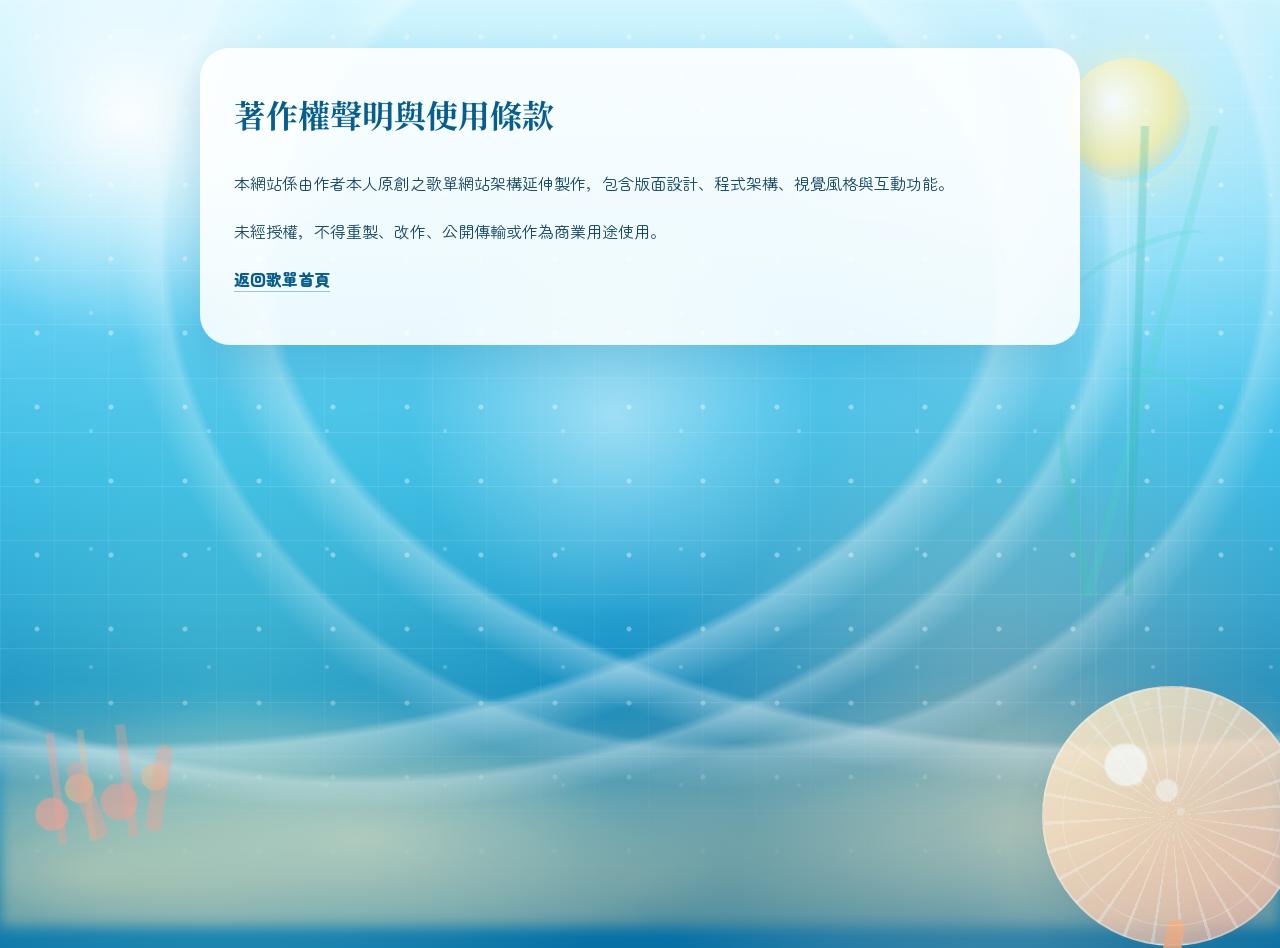
==== copyright.html @ 4151077f "Add files via upload" ====
<!DOCTYPE html>
<html lang="zh-Hant">
<head>
  <meta charset="utf-8" />
  <meta name="viewport" content="width=device-width, initial-scale=1.0" />
  <title>著作權聲明與使用條款｜魚魚の歌單</title>
  <link href="https://fonts.googleapis.com/css2?family=Noto+Serif+TC:wght@500;700&family=Zen+Maru+Gothic:wght@400;500;700;800&display=swap" rel="stylesheet" />
  <link href="style.css?v=20260623-ocean" rel="stylesheet" />
  <style>
    .policy{position:relative;z-index:2;max-width:880px;margin:48px auto;padding:34px;border-radius:30px;background:rgba(255,255,255,.88);box-shadow:var(--shadow);line-height:2;color:var(--ink)}
    .policy h1{font-family:'Noto Serif TC',serif;color:var(--main-900);margin-top:0}.policy a{color:var(--main-900);font-weight:800;text-decoration:none;border-bottom:1px solid rgba(7,93,140,.35)}
  </style>
</head>
<body>
  <div class="bg-art"></div><div class="bg-mountain"></div><div class="bg-clouds"></div><div class="bg-moon"></div><div class="bg-bamboo"></div><div class="bg-scroll"></div><div class="bg-fan"></div>
  <main class="policy">
    <h1>著作權聲明與使用條款</h1>
    <p>本網站係由作者本人原創之歌單網站架構延伸製作，包含版面設計、程式架構、視覺風格與互動功能。</p>
    <p>未經授權，不得重製、改作、公開傳輸或作為商業用途使用。</p>
    <p><a href="index.html">返回歌單首頁</a></p>
  </main>
</body>
</html>
---- style.css ----
:root{
  --main:#5cc9f5;
  --main-900:#075d8c;
  --main-800:#0877ad;
  --main-700:#1596cf;
  --main-600:#60c9f2;
  --main-300:#aee8fb;
  --main-200:#d3f4ff;
  --main-100:#edfaff;
  --aqua:#77e0dc;
  --sand:#fff2ce;
  --coral:#ff9e90;
  --cream:#f7fdff;
  --paper:#ffffff;
  --ink:#174762;
  --muted:#4f7d95;
  --white:rgba(255,255,255,.82);
  --shadow:0 18px 45px rgba(7,93,140,.18);
  --radius:26px;
}
*{box-sizing:border-box}
html{scroll-behavior:smooth}
body{
  margin:0;
  min-height:100vh;
  color:var(--ink);
  font-family:'Zen Maru Gothic','Noto Serif TC',system-ui,sans-serif;
  overflow-x:hidden;
  background:
    radial-gradient(circle at 10% 12%, rgba(255,255,255,.96), transparent 16%),
    radial-gradient(circle at 86% 12%, rgba(174,232,251,.86), transparent 24%),
    radial-gradient(circle at 18% 74%, rgba(119,224,220,.42), transparent 34%),
    radial-gradient(circle at 78% 76%, rgba(255,214,173,.40), transparent 32%),
    radial-gradient(circle at 48% 44%, rgba(255,255,255,.48), transparent 24%),
    linear-gradient(180deg,#bff2ff 0%,#78d9f8 24%,#37b9e5 50%,#118cc3 74%,#0870a5 100%);
}
.bg-art,.bg-blossom,.bg-clouds,.bg-mountain,.bg-moon,.bg-bamboo,.bg-scroll,.bg-fan,.bg-lantern,.bg-jade{
  position:fixed;
  pointer-events:none;
  z-index:0;
}
/* 滿版泡泡水紋 */
.bg-art{
  inset:0;
  background-image:
    radial-gradient(circle, rgba(255,255,255,.52) 0 2px, transparent 3px),
    radial-gradient(circle, rgba(255,255,255,.34) 0 1.5px, transparent 2.5px),
    linear-gradient(rgba(255,255,255,.16) 1px, transparent 1px),
    linear-gradient(90deg, rgba(255,255,255,.10) 1px, transparent 1px);
  background-size:74px 74px, 118px 118px, 54px 54px, 54px 54px;
  background-position:0 0, 32px 18px, 0 0, 0 0;
  opacity:.86;
  mask-image:linear-gradient(to bottom,rgba(0,0,0,.95),rgba(0,0,0,.82) 76%,transparent 100%);
}
/* 海床與浪影 */
.bg-mountain{
  left:0;right:0;bottom:-3vh;height:50vh;
  background:
    radial-gradient(ellipse at 7% 88%, rgba(255,233,181,.58), transparent 34%),
    radial-gradient(ellipse at 28% 80%, rgba(255,242,206,.54), transparent 30%),
    radial-gradient(ellipse at 50% 90%, rgba(255,220,156,.38), transparent 36%),
    radial-gradient(ellipse at 83% 78%, rgba(255,238,196,.50), transparent 32%),
    radial-gradient(ellipse at 98% 88%, rgba(255,229,174,.38), transparent 30%),
    linear-gradient(to top, rgba(4,93,136,.28), transparent 72%);
  filter:blur(7px);
  opacity:.95;
}
/* 上方浪花 */
.bg-clouds{
  inset:0;
  opacity:.8;
  background:
    radial-gradient(ellipse at 10% 30%, transparent 53%, rgba(255,255,255,.42) 54%, transparent 58%),
    radial-gradient(ellipse at 28% 28%, transparent 57%, rgba(255,255,255,.34) 58%, transparent 61%),
    radial-gradient(ellipse at 56% 26%, transparent 54%, rgba(255,255,255,.30) 55%, transparent 59%),
    radial-gradient(ellipse at 86% 30%, transparent 53%, rgba(255,255,255,.40) 54%, transparent 58%),
    linear-gradient(180deg, rgba(255,255,255,.38), transparent 34%);
}
/* 陽光 */
.bg-moon{
  right:7vw;top:58px;width:124px;height:124px;border-radius:50%;
  background:radial-gradient(circle at 38% 35%, rgba(255,255,255,.92), rgba(255,236,154,.78) 52%, rgba(255,214,95,.24) 70%, transparent 72%);
  box-shadow:0 0 46px rgba(255,241,159,.48),0 0 100px rgba(255,255,255,.24);
  opacity:.92;
}
.bg-moon::after{
  content:"";position:absolute;left:50%;top:120px;width:2px;height:70vh;transform:translateX(-50%);
  background:linear-gradient(to bottom, rgba(255,255,255,.42), transparent);
  box-shadow:-32px 30px 0 rgba(255,255,255,.12), 38px 48px 0 rgba(255,255,255,.10);
  opacity:.55;
}
/* 左側圓窗 */
.bg-blossom{
  left:24px;top:34px;width:230px;height:230px;opacity:.76;border-radius:50%;
  border:8px solid rgba(255,255,255,.34);
  background:
    radial-gradient(circle at 50% 50%, transparent 0 55px, rgba(255,255,255,.20) 56px 58px, transparent 59px),
    linear-gradient(90deg, transparent 49%, rgba(255,255,255,.25) 49% 51%, transparent 51%),
    linear-gradient(transparent 49%, rgba(255,255,255,.25) 49% 51%, transparent 51%),
    radial-gradient(circle at 32% 30%, rgba(255,255,255,.30), rgba(119,224,220,.10) 52%, rgba(7,93,140,.12));
  box-shadow:0 18px 40px rgba(7,93,140,.16), inset 0 0 35px rgba(255,255,255,.16);
  transform:rotate(-8deg);
}
.bg-blossom::before,.bg-blossom::after{
  content:"";position:absolute;border-radius:50%;border:1px solid rgba(255,255,255,.36);
}
.bg-blossom::before{inset:18px}.bg-blossom::after{inset:54px;border-width:2px}
/* 海草 */
.bg-bamboo{
  right:-10px;top:126px;width:230px;height:470px;opacity:.62;border-radius:20px;
  background:
    linear-gradient(80deg, transparent 22px, rgba(63,204,171,.38) 24px, rgba(63,204,171,.38) 31px, transparent 34px),
    linear-gradient(92deg, transparent 80px, rgba(39,181,160,.38) 82px, rgba(39,181,160,.38) 88px, transparent 90px),
    linear-gradient(105deg, transparent 144px, rgba(77,218,187,.32) 146px, rgba(77,218,187,.32) 152px, transparent 155px);
}
.bg-bamboo::before,.bg-bamboo::after{
  content:"";position:absolute;width:142px;height:34px;border-top:6px solid rgba(58,213,177,.26);border-radius:50%;
}
.bg-bamboo::before{left:10px;top:118px;transform:rotate(-24deg)}
.bg-bamboo::after{left:50px;top:254px;transform:rotate(22deg)}
/* 珍珠吊飾 */
.bg-jade{left:26px;top:43%;width:132px;height:230px;opacity:.72}
.bg-jade::before{content:"";position:absolute;left:50%;top:0;width:2px;height:42px;transform:translateX(-50%);background:rgba(255,255,255,.38)}
.bg-jade::after{
  content:"";position:absolute;left:50%;top:40px;width:96px;height:96px;transform:translateX(-50%);border-radius:50%;
  background:radial-gradient(circle at 35% 30%, rgba(255,255,255,.82), transparent 34%), linear-gradient(145deg, rgba(255,255,255,.86), rgba(171,241,239,.72));
  border:2px solid rgba(255,255,255,.36);
  box-shadow:0 12px 28px rgba(7,93,140,.12);
}
.bg-jade span,.bg-jade i,.bg-jade b{position:absolute;display:block}
.bg-jade span{left:50%;top:26px;width:18px;height:18px;transform:translateX(-50%) rotate(45deg);border-radius:5px;background:rgba(255,255,255,.74);border:1px solid rgba(255,255,255,.36)}
.bg-jade i{left:50%;top:142px;width:2px;height:48px;transform:translateX(-50%);background:rgba(255,255,255,.34);box-shadow:-13px 0 0 rgba(255,255,255,.18),13px 0 0 rgba(255,255,255,.18)}
.bg-jade b{left:50%;top:178px;width:60px;height:36px;transform:translateX(-50%);background:linear-gradient(180deg, rgba(255,158,144,.70), rgba(255,158,144,.26));clip-path:polygon(0 0,18% 0,28% 100%,42% 0,58% 0,72% 100%,82% 0,100% 0,78% 100%,60% 100%,50% 34%,40% 100%,22% 100%)}
/* 珊瑚 */
.bg-scroll{
  left:18px;bottom:62px;width:190px;height:112px;opacity:.78;transform:rotate(-7deg);
  background:
    radial-gradient(circle at 16% 72%, rgba(255,158,144,.70) 0 16px, transparent 17px),
    radial-gradient(circle at 32% 52%, rgba(255,185,134,.64) 0 14px, transparent 15px),
    radial-gradient(circle at 52% 68%, rgba(255,158,144,.62) 0 18px, transparent 19px),
    radial-gradient(circle at 72% 50%, rgba(255,185,134,.58) 0 13px, transparent 14px),
    linear-gradient(90deg, transparent 0 18%, rgba(255,158,144,.44) 18% 22%, transparent 22% 34%, rgba(255,185,134,.36) 34% 38%, transparent 38% 55%, rgba(255,158,144,.40) 55% 60%, transparent 60%);
  border-radius:26px;
}
.bg-scroll::before,.bg-scroll::after{content:"";position:absolute;bottom:0;border-radius:999px;background:rgba(255,158,144,.46)}
.bg-scroll::before{left:58px;width:18px;height:82px;transform:rotate(-14deg)}
.bg-scroll::after{right:42px;width:16px;height:88px;transform:rotate(16deg)}
/* 右下貝殼 / 海扇 */
.bg-fan{
  right:-22px;bottom:-46px;width:260px;height:260px;border-radius:50%;opacity:.88;
  background:
    radial-gradient(circle at 32% 30%, rgba(255,255,255,.76) 0 8%, transparent 9%),
    radial-gradient(circle at 48% 40%, rgba(255,255,255,.56) 0 5%, transparent 6%),
    repeating-conic-gradient(from -20deg, rgba(255,255,255,.34) 0deg, rgba(255,255,255,.34) 1.5deg, transparent 1.5deg, transparent 13deg),
    linear-gradient(145deg, rgba(255,242,206,.94), rgba(255,180,158,.76));
  border:2px solid rgba(255,255,255,.36);
  box-shadow:0 18px 38px rgba(7,93,140,.18);
}
.bg-fan::before{content:"";position:absolute;left:45%;bottom:-82px;width:18px;height:108px;border-radius:16px;transform:rotate(10deg);background:linear-gradient(180deg, rgba(255,185,134,.92), rgba(255,129,109,.84))}
.bg-fan::after{content:"";position:absolute;inset:18px;border-radius:50%;border:1.5px solid rgba(255,255,255,.30);background:radial-gradient(circle at 34% 34%, rgba(255,255,255,.38) 0 2.2%, transparent 2.8%),radial-gradient(circle at 54% 48%, rgba(255,255,255,.30) 0 2.2%, transparent 2.8%)}
/* 小浮標 */
.bg-lantern{
  right:44px;top:116px;width:70px;height:86px;border-radius:36px 36px 42px 42px;
  background:linear-gradient(180deg, rgba(255,255,255,.95), rgba(255,255,255,.90)), repeating-linear-gradient(90deg, transparent 0 12px, rgba(92,201,245,.34) 12px 20px, transparent 20px 32px);
  border:2px solid rgba(255,255,255,.55);
  box-shadow:0 12px 24px rgba(7,93,140,.16);
  opacity:.84;
}
.bg-lantern::before{content:"";position:absolute;left:50%;top:-42px;width:2px;height:42px;transform:translateX(-50%);background:rgba(255,255,255,.40)}
.bg-lantern::after{content:"";position:absolute;left:50%;bottom:-20px;width:20px;height:20px;transform:translateX(-50%);background:linear-gradient(180deg, rgba(255,158,144,.96), rgba(255,118,104,.86));clip-path:polygon(50% 0,66% 30%,50% 100%,34% 30%)}
body::before,body::after{content:none!important}
.float-layer{position:fixed;inset:0;pointer-events:none;overflow:hidden;z-index:0}
.float{position:absolute;bottom:-8vh;font-size:clamp(18px,2.8vw,34px);opacity:.52;color:rgba(255,255,255,.90);filter:drop-shadow(0 8px 12px rgba(7,93,140,.18));animation:rise var(--dur) linear infinite;left:var(--left);animation-delay:var(--delay)}
@keyframes rise{0%{transform:translateY(0) rotate(0deg);opacity:0}15%{opacity:.56}100%{transform:translateY(-112vh) rotate(360deg);opacity:0}}
.wrap{position:relative;z-index:1;max-width:1180px;margin:0 auto;padding:42px 20px 70px}
.hero{
  padding:34px;border-radius:36px;
  background:linear-gradient(135deg,rgba(255,255,255,.86),rgba(211,244,255,.76));
  box-shadow:var(--shadow);border:1px solid rgba(255,255,255,.82);backdrop-filter:blur(18px);
  text-align:center!important;display:flex!important;flex-direction:column!important;align-items:center!important;
}
.eyebrow{display:inline-flex;gap:8px;align-items:center;justify-content:center;padding:8px 14px;border-radius:999px;background:rgba(92,201,245,.22);color:var(--main-800);font-weight:800;letter-spacing:.08em;margin:0 auto;text-align:center!important}
.hero h1{font-family:'Noto Serif TC',serif;font-size:clamp(36px,6vw,68px);line-height:1.1;margin:20px 0 12px;color:var(--main-900);letter-spacing:.06em;text-align:center!important;width:100%;text-shadow:0 2px 0 rgba(255,255,255,.56)}
.hero p{margin:0;color:var(--muted);font-size:17px;line-height:1.9;text-align:center!important;width:100%}
.controls{display:grid;grid-template-columns:1fr auto;gap:16px;margin:26px 0 18px;width:100%}
.search{width:100%;border:0;outline:0;border-radius:999px;background:rgba(255,255,255,.88);padding:16px 20px;font-size:16px;color:var(--ink);box-shadow:inset 0 0 0 1px rgba(21,150,207,.24),0 10px 22px rgba(7,93,140,.10)}
.random{border:0;border-radius:999px;padding:0 22px;background:linear-gradient(135deg,var(--main),var(--main-900));color:white;font-weight:800;font-size:16px;cursor:pointer;box-shadow:0 16px 34px rgba(7,93,140,.28);transition:.22s}
.random:hover{transform:translateY(-2px)}
.tags{display:flex;flex-wrap:wrap;gap:10px;margin:20px 0 26px;width:100%}
.tag{--tag:#5cc9f5;--tagLight:#edfaff;border:1px solid rgba(21,150,207,.20);background:linear-gradient(135deg,rgba(255,255,255,.88),var(--tagLight));color:#357796;padding:10px 16px;border-radius:999px;font-weight:800;cursor:pointer;box-shadow:0 10px 22px rgba(7,93,140,.10);transition:.22s}
.tag:hover{transform:translateY(-2px);box-shadow:0 13px 26px rgba(7,93,140,.13)}
.tag.active{background:linear-gradient(135deg,var(--tag),var(--main-900));color:white;border-color:transparent;box-shadow:0 15px 28px rgba(7,93,140,.24);transform:translateY(-2px)}
.meta{display:flex;align-items:center;justify-content:space-between;gap:12px;margin:6px 2px 18px;color:#4f7d95;font-weight:800;width:100%}
.status{font-size:14px;color:#0877ad}
.grid{display:grid;grid-template-columns:repeat(auto-fill,minmax(230px,1fr));gap:18px}
.card{position:relative;min-height:150px;padding:22px 18px 56px;border-radius:var(--radius);background:linear-gradient(145deg,rgba(255,255,255,.92),rgba(237,250,255,.84));border:1px solid rgba(255,255,255,.82);box-shadow:0 18px 36px rgba(7,93,140,.14);overflow:hidden;transition:.22s;isolation:isolate}
.card:hover{transform:translateY(-4px)}
.card::after{content:'🐟';position:absolute;right:15px;top:12px;width:56px;height:56px;display:grid;place-items:center;border-radius:18px;background:rgba(92,201,245,.16);border:1px solid rgba(92,201,245,.10);box-shadow:0 10px 22px rgba(7,93,140,.08);font-size:32px;line-height:1;opacity:.56;transform:rotate(-10deg);pointer-events:none;z-index:0;color:var(--main-800)}
.song,.artist,.cat{position:relative;z-index:1}
.song{font-family:'Noto Serif TC',serif;font-size:24px;font-weight:700;color:var(--main-900);margin:0 0 9px;padding-right:70px}
.artist{font-size:15px;color:var(--muted);font-weight:800;margin-bottom:12px}
.cat{display:inline-flex;max-width:100%;padding:6px 11px;border-radius:999px;background:rgba(92,201,245,.20);color:#236b8c;font-size:13px;font-weight:800;line-height:1.5;white-space:normal}
.copy{position:absolute;right:14px;bottom:14px;z-index:2;border:0;border-radius:999px;padding:8px 13px;background:#c9edf8;color:#236b8c;font-weight:800;cursor:pointer;transition:.2s}
.copy:hover{background:#aee8fb}.copy.done{background:var(--main);color:white}
.empty{display:none;text-align:center;padding:44px;border-radius:26px;background:rgba(255,255,255,.84);color:#4f7d95;font-weight:800}
.picked{animation:pulse 1.4s ease 1;box-shadow:0 0 0 4px rgba(92,201,245,.24),0 18px 45px rgba(7,93,140,.2)}
@keyframes pulse{0%,100%{transform:scale(1)}35%{transform:scale(1.035)}}
.modal{position:fixed;inset:0;z-index:8;display:none;place-items:center;background:rgba(23,71,98,.30);backdrop-filter:blur(6px);padding:18px}
.modal.show{display:grid}
.modal-card{max-width:420px;width:100%;background:linear-gradient(135deg,#ffffff,#dff7ff);border-radius:30px;padding:30px;box-shadow:0 30px 70px rgba(23,71,98,.28);text-align:center;border:1px solid rgba(255,255,255,.74)}
.modal h2{font-family:'Noto Serif TC',serif;margin:0 0 12px;color:var(--main-900)}
.modal .big{font-size:30px;font-family:'Noto Serif TC',serif;font-weight:700;margin:12px 0;color:var(--main-900)}
.close{margin-top:16px;border:0;border-radius:999px;background:var(--main);color:white;padding:11px 20px;font-weight:800;cursor:pointer}
.site-footer{position:relative;z-index:2;max-width:980px;margin:40px auto 24px;padding:22px 18px;text-align:center;font-family:'Zen Maru Gothic','Noto Serif TC',serif;color:rgba(23,71,98,.86);font-size:14px;line-height:1.8}
.site-footer p{margin:4px 0}.site-footer a{color:rgba(23,71,98,.95);text-decoration:none;border-bottom:1px solid rgba(23,71,98,.35)}.site-footer a:hover{opacity:.75}
@media(max-width:680px){.wrap{padding:24px 14px 50px}.hero{padding:24px 18px;border-radius:28px}.controls{grid-template-columns:1fr}.random{height:50px}.grid{grid-template-columns:1fr}.tag{padding:10px 13px}.card::after{right:14px;top:12px;width:52px;height:52px;font-size:30px}.song{padding-right:64px}.bg-moon{width:88px;height:88px;right:10vw;top:42px}.bg-lantern{right:18px;top:88px;width:50px;height:64px;opacity:.72}.bg-bamboo{right:-76px;opacity:.34}.bg-jade{left:-18px;top:48%;width:86px;height:160px;opacity:.52}.bg-jade::before{height:34px}.bg-jade::after{top:32px;width:62px;height:62px}.bg-jade span{top:22px;width:12px;height:12px}.bg-jade i{top:96px;height:34px;box-shadow:-8px 0 0 rgba(255,255,255,.14),8px 0 0 rgba(255,255,255,.14)}.bg-jade b{top:122px;width:40px;height:24px}.bg-scroll{left:-54px;bottom:42px;opacity:.46}.bg-fan{width:184px;height:184px;right:-26px;bottom:-30px;opacity:.76}.bg-fan::before{height:78px;bottom:-60px;width:12px}}
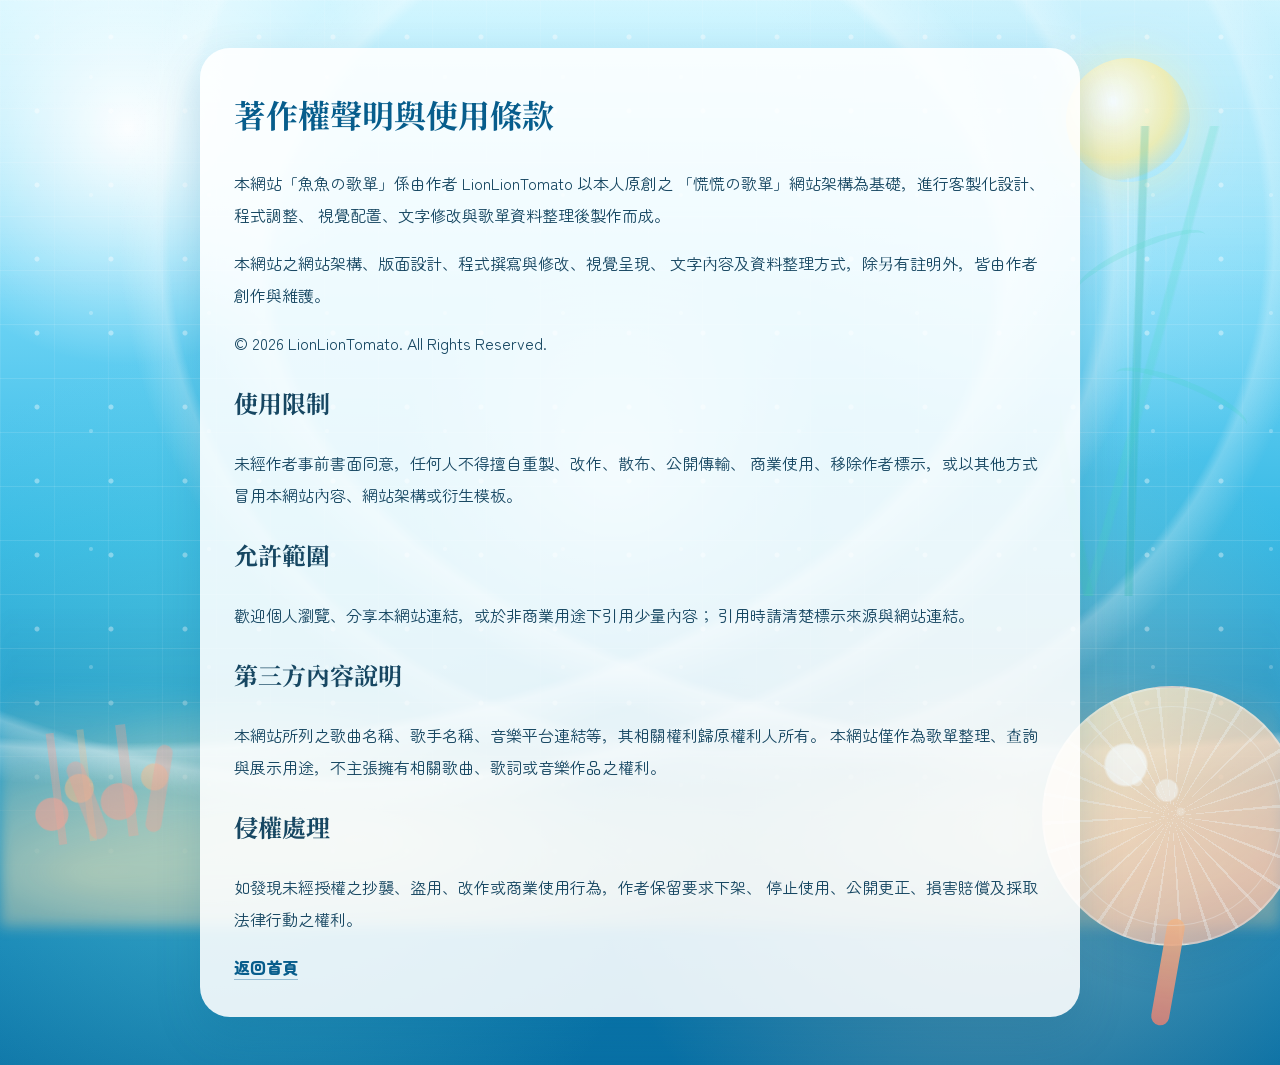
==== commit 43991bde: "Update copyright.html" ====
--- a/copyright.html
+++ b/copyright.html
@@ -14,10 +14,50 @@
 <body>
   <div class="bg-art"></div><div class="bg-mountain"></div><div class="bg-clouds"></div><div class="bg-moon"></div><div class="bg-bamboo"></div><div class="bg-scroll"></div><div class="bg-fan"></div>
   <main class="policy">
-    <h1>著作權聲明與使用條款</h1>
-    <p>本網站係由作者本人原創之歌單網站架構延伸製作，包含版面設計、程式架構、視覺風格與互動功能。</p>
-    <p>未經授權，不得重製、改作、公開傳輸或作為商業用途使用。</p>
-    <p><a href="index.html">返回歌單首頁</a></p>
-  </main>
+     <h1>著作權聲明與使用條款</h1>
+
+    <p>
+      本網站「魚魚の歌單」係由作者 LionLionTomato 以本人原創之
+      「慌慌の歌單」網站架構為基礎，進行客製化設計、程式調整、
+      視覺配置、文字修改與歌單資料整理後製作而成。
+    </p>
+
+    <p>
+      本網站之網站架構、版面設計、程式撰寫與修改、視覺呈現、
+      文字內容及資料整理方式，除另有註明外，皆由作者創作與維護。
+    </p>
+
+    <p>
+      © 2026 LionLionTomato. All Rights Reserved.
+    </p>
+
+    <h2>使用限制</h2>
+    <p>
+      未經作者事前書面同意，任何人不得擅自重製、改作、散布、公開傳輸、
+      商業使用、移除作者標示，或以其他方式冒用本網站內容、網站架構或衍生模板。
+    </p>
+
+    <h2>允許範圍</h2>
+    <p>
+      歡迎個人瀏覽、分享本網站連結，或於非商業用途下引用少量內容；
+      引用時請清楚標示來源與網站連結。
+    </p>
+
+    <h2>第三方內容說明</h2>
+    <p>
+      本網站所列之歌曲名稱、歌手名稱、音樂平台連結等，其相關權利歸原權利人所有。
+      本網站僅作為歌單整理、查詢與展示用途，不主張擁有相關歌曲、歌詞或音樂作品之權利。
+    </p>
+
+    <h2>侵權處理</h2>
+    <p>
+      如發現未經授權之抄襲、盜用、改作或商業使用行為，作者保留要求下架、
+      停止使用、公開更正、損害賠償及採取法律行動之權利。
+    </p>
+
+    <div class="back">
+      <a href="index.html">返回首頁</a>
+    </div>
+  </div>
 </body>
 </html>
--- a/style.css
+++ b/style.css
@@ -190,8 +190,30 @@
 .tag{--tag:#5cc9f5;--tagLight:#edfaff;border:1px solid rgba(21,150,207,.20);background:linear-gradient(135deg,rgba(255,255,255,.88),var(--tagLight));color:#357796;padding:10px 16px;border-radius:999px;font-weight:800;cursor:pointer;box-shadow:0 10px 22px rgba(7,93,140,.10);transition:.22s}
 .tag:hover{transform:translateY(-2px);box-shadow:0 13px 26px rgba(7,93,140,.13)}
 .tag.active{background:linear-gradient(135deg,var(--tag),var(--main-900));color:white;border-color:transparent;box-shadow:0 15px 28px rgba(7,93,140,.24);transform:translateY(-2px)}
-.meta{display:flex;align-items:center;justify-content:space-between;gap:12px;margin:6px 2px 18px;color:#4f7d95;font-weight:800;width:100%}
-.status{font-size:14px;color:#0877ad}
+.meta{
+  display:flex;
+  align-items:center;
+  justify-content:center;
+  gap:12px;
+  margin:6px 2px 18px;
+  color:#4f7d95;
+  font-weight:800;
+  width:100%;
+  position:relative;
+  text-align:center;
+}
+#count{
+  width:100%;
+  display:block;
+  text-align:center;
+  margin:0 auto;
+}
+.status{
+  position:absolute;
+  left:0;
+  font-size:14px;
+  color:#0877ad;
+}
 .grid{display:grid;grid-template-columns:repeat(auto-fill,minmax(230px,1fr));gap:18px}
 .card{position:relative;min-height:150px;padding:22px 18px 56px;border-radius:var(--radius);background:linear-gradient(145deg,rgba(255,255,255,.92),rgba(237,250,255,.84));border:1px solid rgba(255,255,255,.82);box-shadow:0 18px 36px rgba(7,93,140,.14);overflow:hidden;transition:.22s;isolation:isolate}
 .card:hover{transform:translateY(-4px)}
